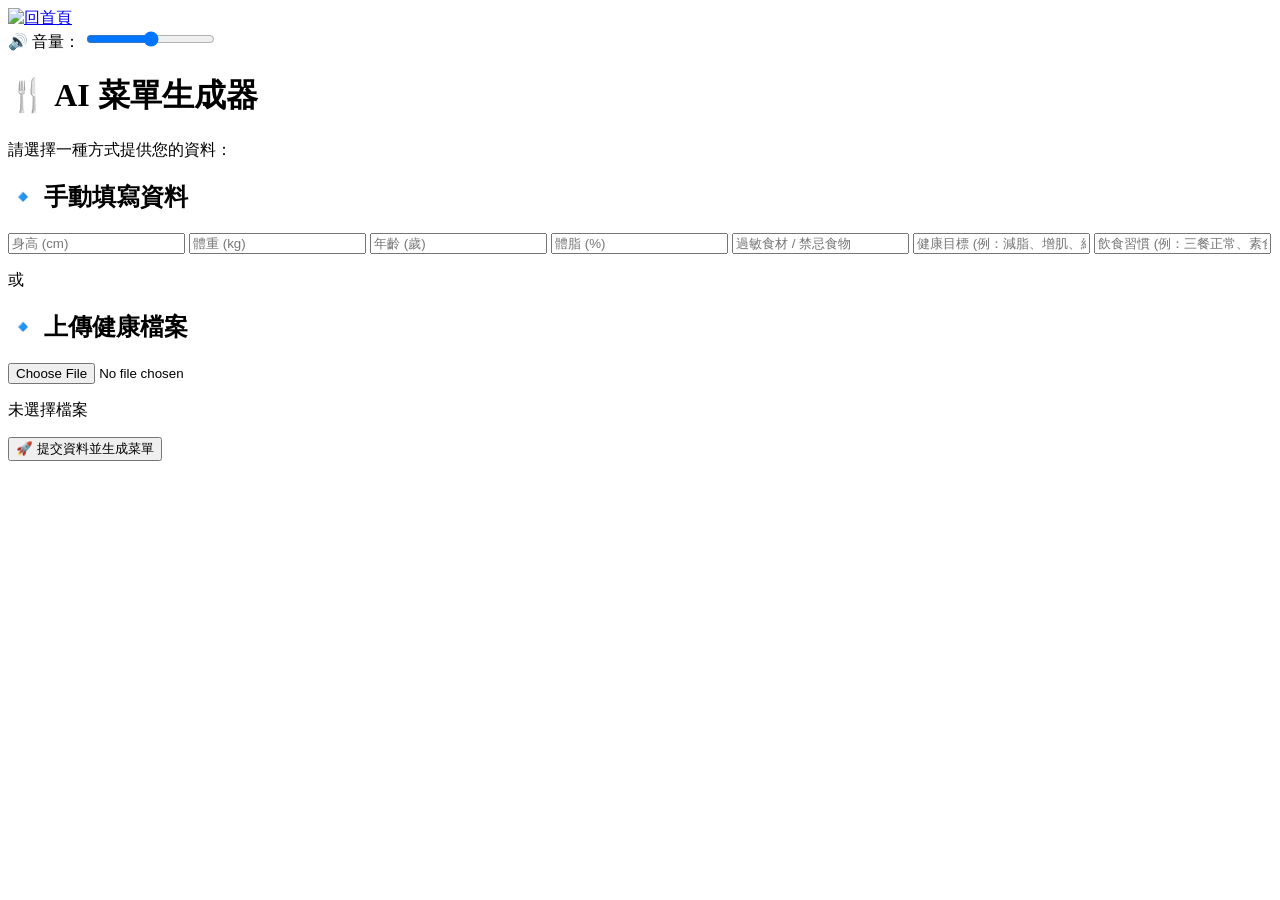
==== ai-menu.html @ 52d9ef00 "Add files via upload" ====
<!DOCTYPE html>
<html lang="zh-Hant">
<head>
  <meta charset="UTF-8">
  <meta name="viewport" content="width=device-width, initial-scale=1.0">
  <title>AI 菜單生成</title>
  <link rel="stylesheet" href="css/styles.css">
  <link rel="stylesheet" href="css/ai-menu.css">
</head>
<body>
  <!-- ✅ 左上角酪梨回首頁按鈕 -->
  <a href="index.html" class="home-button">
    <img src="images/home-avocado.jpg" alt="回首頁" class="home-icon">
    <!-- 背景音樂 -->
<audio id="backgroundMusic" src="audio/background-music.mp3" autoplay loop preload="auto"></audio>
  </a>
  <!-- ✅ 背景音樂音量控制器（獨立div） -->
  <div class="volume-control">
    🔊 音量：
    <input type="range" id="volumeSlider" min="0" max="1" step="0.01" value="0.5">
  </div>
  <!-- 🎵 隱藏的音效元件 -->
  <audio id="clickSound" src="audio/click-sound.mp3" preload="auto"></audio>
<div class="ai-menu-container">
  <h1 class="main-title">🍴 AI 菜單生成器</h1>
  <p class="subtitle">請選擇一種方式提供您的資料：</p>

  <!-- 方法一：手動填表 -->
  <div class="form-section">
    <h2>🔹 手動填寫資料</h2>
    <form id="manualForm">
      <input type="text" placeholder="身高 (cm)" name="height" required>
      <input type="text" placeholder="體重 (kg)" name="weight" required>
      <input type="text" placeholder="年齡 (歲)" name="age" required>
      <input type="text" placeholder="體脂 (%)" name="bodyfat" required>
      <input type="text" placeholder="過敏食材 / 禁忌食物" name="allergy">
      <input type="text" placeholder="健康目標 (例：減脂、增肌、維持)" name="goal" required>
      <input type="text" placeholder="飲食習慣 (例：三餐正常、素食)" name="habit" required>
    </form>
  </div>

  <p class="or-separator">或</p>

  <!-- 方法二：上傳檔案 -->
  <div class="upload-section">
    <h2>🔹 上傳健康檔案</h2>
    <input type="file" id="fileInput" accept=".png,.jpg,.jpeg,.pdf">
    <p id="fileName" class="file-name-display">未選擇檔案</p>
  </div>

  <!-- 提交按鈕 -->
  <button id="submitBtn" class="submit-button">🚀 提交資料並生成菜單</button>

  <!-- 生成中 -->
  <p id="loadingText" class="loading-text" style="display:none;">🍳 正在生成菜單中，請稍後...</p>

  <!-- 結果區 -->
  <div id="menuResult" class="menu-result"></div>

  <!-- 重新生成 -->
  <button id="regenBtn" class="regen-button" style="display:none;">🔄 重新生成</button>
</div>

<script src="js/ai-menu.js"></script>
</body>
</html>
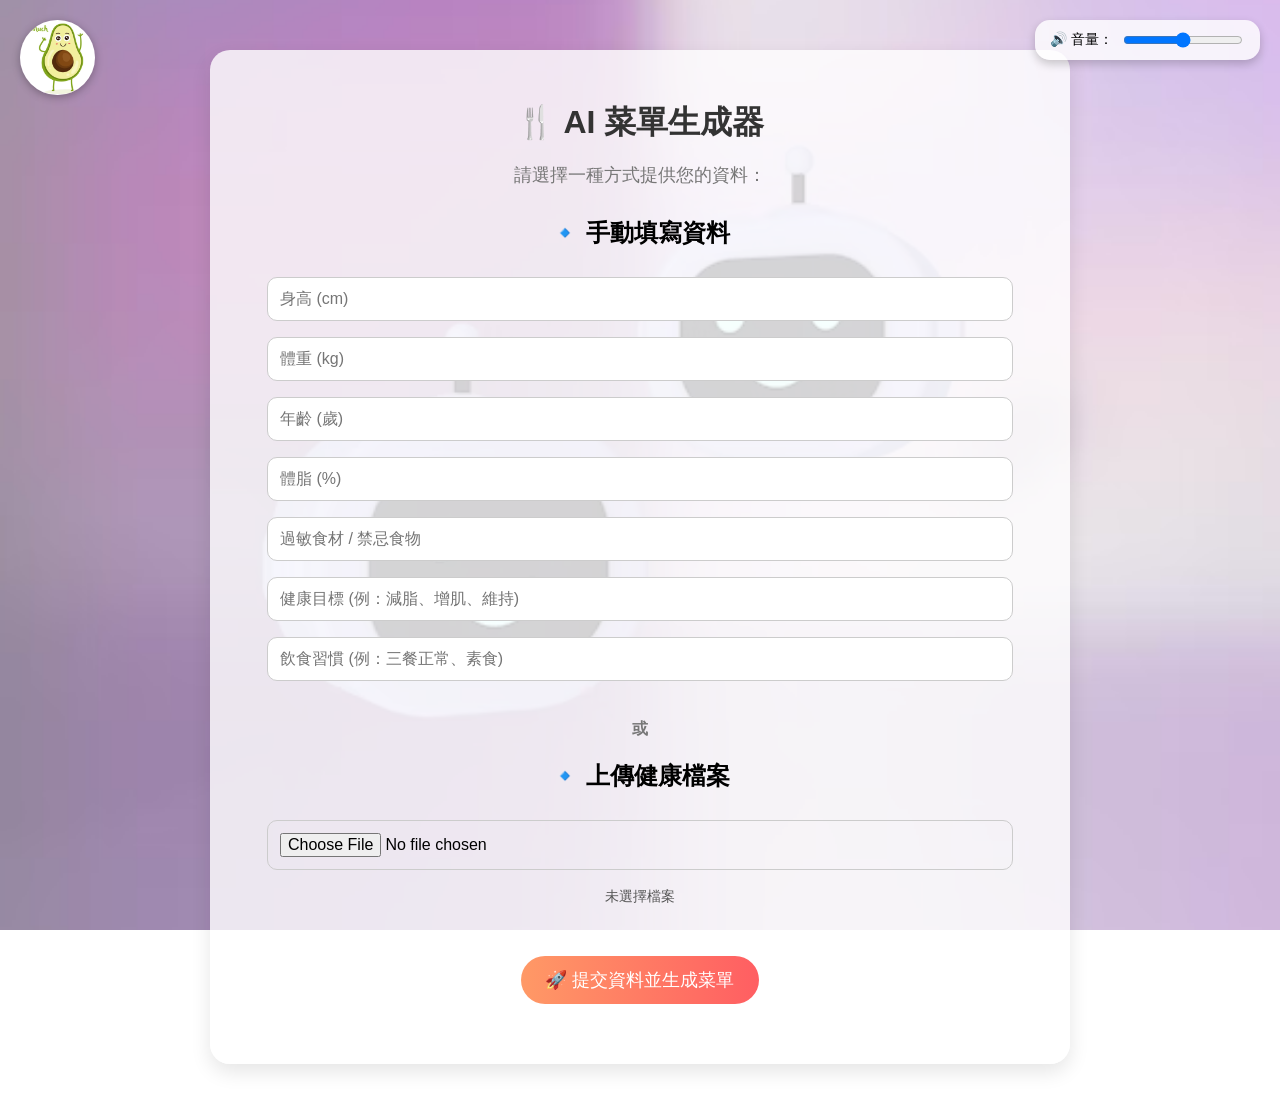
==== commit 72ca1870: "Add files via upload" ====
--- a/ai-menu.html
+++ b/ai-menu.html
@@ -9,7 +9,7 @@
 </head>
 <body>
   <!-- ✅ 左上角酪梨回首頁按鈕 -->
-  <a href="index.html" class="home-button">
+  <a href="home.html" class="home-button">
     <img src="images/home-avocado.jpg" alt="回首頁" class="home-icon">
     <!-- 背景音樂 -->
 <audio id="backgroundMusic" src="audio/background-music.mp3" autoplay loop preload="auto"></audio>
--- a/css/styles.css
+++ b/css/styles.css
@@ -0,0 +1,236 @@
+/* ===== 🌟 左上角固定回首頁按鈕 ===== */
+.home-button {
+  position: fixed;
+  top: 20px;
+  left: 20px;
+  z-index: 999; /* 確保在最上層 */
+  text-decoration: none;
+}
+
+.home-icon {
+  width: 75px;
+  height: 75px;
+  object-fit: cover;
+  border-radius: 50%; /* 圓形，超可愛 */
+  box-shadow: 0 2px 8px rgba(0, 0, 0, 0.3); /* 小陰影 */
+  transition: all 0.3s ease; /* 平滑hover效果 */
+}
+
+/* 滑鼠滑過酪梨icon，微放大特效 */
+.home-icon:hover {
+  transform: scale(1.2);
+  box-shadow: 0 4px 12px rgba(0, 0, 0, 0.4);
+}
+
+/* ===== 🌟 點擊跳跳動畫 (jump) ===== */
+@keyframes jump {
+  0% { transform: translateY(0); }
+  30% { transform: translateY(-15px); }
+  60% { transform: translateY(0); }
+  100% { transform: translateY(0); }
+}
+
+/* 點擊時跳跳特效套用到icon */
+.home-icon.jump {
+  animation: jump 0.5s ease;
+}
+/* ===== 🎵 背景音樂音量控制器樣式（左上角版） ===== */
+.volume-control {
+  position: fixed;
+  top: 20px; 
+  right: 20px;
+  background: #ffffffcc;
+  padding: 10px 15px;
+  border-radius: 15px;
+  box-shadow: 0 4px 10px rgba(0, 0, 0, 0.2);
+  font-size: 14px;
+  display: flex;
+  align-items: center;
+  gap: 8px;
+  z-index: 1000;
+}
+
+#volumeSlider {
+  width: 120px;
+}
+
+/* ===== 🌟 全域設定 ===== */
+body {
+  margin: 0;
+  padding: 0;
+  font-family: 'Noto Sans TC', 'Helvetica Neue', sans-serif;
+  background: url('../images/home-background.avif') no-repeat center center fixed;
+  background-size: cover;
+  min-height: 100vh;
+}
+
+/* ===== 🌟 外層版面容器，負責整頁置中 ===== */
+.page-container {
+  max-width: 1000px;
+  margin: 0 auto;
+  padding: 40px 20px;
+  display: flex;
+  flex-direction: column;
+  align-items: center;
+}
+
+/* ===== 🌟 今日資訊卡片（日期+天氣） ===== */
+.today-info-card {
+  background: #ffffffcc;
+  border-radius: 20px;
+  padding: 20px 30px;
+  margin-bottom: 30px;
+  width: 100%;
+  max-width: 900px;
+  text-align: center;
+  box-shadow: 0 6px 12px rgba(0,0,0,0.1);
+  font-size: 18px;
+  color: #555;
+}
+
+.today-info-card div {
+  margin: 10px 0;
+}
+
+/* ===== 🌟 首頁主卡片（分類按鈕區） ===== */
+.category-card {
+  background: #ffffffcc;
+  border-radius: 20px;
+  padding: 40px 30px;
+  width: 100%;
+  box-shadow: 0 8px 20px rgba(0, 0, 0, 0.1);
+  text-align: center;
+}
+
+/* ===== 🌟 主標題 + 副標題 ===== */
+.main-title {
+  font-size: 32px;
+  margin-bottom: 10px;
+  color: #333;
+  animation: fadeUp 1s ease forwards;
+}
+
+.subtitle {
+  font-size: 18px;
+  margin-bottom: 30px;
+  color: #777;
+  animation: fadeUp 1.5s ease forwards;
+}
+
+/* ===== 🌟 分類按鈕列 ===== */
+.category-bar {
+  display: flex;
+  flex-wrap: wrap;
+  justify-content: center;
+  gap: 15px;
+}
+
+/* 按鈕樣式 */
+.category-button {
+  padding: 12px 20px;
+  font-size: 16px;
+  font-weight: bold;
+  border: none;
+  border-radius: 30px;
+  background: linear-gradient(to right, #ff9966, #ff5e62);
+  color: white;
+  cursor: pointer;
+  transition: all 0.3s ease;
+  box-shadow: 0 4px 8px rgba(0, 0, 0, 0.15);
+}
+
+/* 按鈕 hover 特效 */
+.category-button:hover {
+  background: linear-gradient(to right, #ff5e62, #ff9966);
+  transform: translateY(-3px);
+  box-shadow: 0 8px 16px rgba(0, 0, 0, 0.2);
+}
+
+/* 手機版按鈕自動換行 */
+@media (max-width: 600px) {
+  .category-button {
+    width: 100%;
+  }
+}
+
+/* ===== 🌟 今日熱門菜單區 ===== */
+.hot-topics-card {
+  background: #ffffffcc;
+  border-radius: 20px;
+  padding: 30px;
+  margin-top: 40px;
+  width: 100%;
+  box-shadow: 0 8px 20px rgba(0, 0, 0, 0.1);
+}
+
+/* 今日熱門標題 */
+.hot-topics-title {
+  font-size: 24px;
+  margin-bottom: 20px;
+  color: #ff7f50;
+  text-align: center;
+  animation: fadeUp 2s ease forwards;
+}
+
+/* 每一個熱門小卡 */
+.hot-topic-item {
+  display: flex;
+  align-items: center;
+  margin-bottom: 20px;
+  background: #fff8f3;
+  border-radius: 15px;
+  padding: 10px;
+  cursor: pointer;
+  transition: 0.3s;
+}
+
+.hot-topic-item:hover {
+  background: #ffe6e0;
+  transform: scale(1.02);
+}
+
+/* 熱門小圖片 */
+.hot-topic-item img {
+  width: 200px;
+  height: 200px;
+  object-fit: cover;
+  border-radius: 15px;
+  margin-right: 20px;
+}
+
+/* 熱門文字內容 */
+.hot-topic-text h3 {
+  margin: 0 0 5px 0;
+  font-size: 18px;
+  color: #333;
+}
+
+.hot-topic-text p {
+  margin: 0;
+  font-size: 14px;
+  color: #777;
+}
+
+/* 響應式調整（手機版） */
+@media (max-width: 600px) {
+  .hot-topic-item {
+    flex-direction: column;
+    align-items: flex-start;
+  }
+  
+  .hot-topic-item img {
+    margin-bottom: 10px;
+  }
+}
+
+/* ===== 🌟 進場動畫 fadeUp（標題用） ===== */
+@keyframes fadeUp {
+  0% {
+    opacity: 0;
+    transform: translateY(20px);
+  }
+  100% {
+    opacity: 1;
+    transform: translateY(0);
+  }
+}
--- a/css/ai-menu.css
+++ b/css/ai-menu.css
@@ -0,0 +1,141 @@
+/* ===== 🌟 左上角固定回首頁按鈕 ===== */
+.home-button {
+  position: fixed;
+  top: 20px;
+  left: 20px;
+  z-index: 999; /* 確保在最上層 */
+  text-decoration: none;
+}
+
+.home-icon {
+  width: 75px;
+  height: 75px;
+  object-fit: cover;
+  border-radius: 50%; /* 圓形，超可愛 */
+  box-shadow: 0 2px 8px rgba(0, 0, 0, 0.3); /* 小陰影 */
+  transition: all 0.3s ease; /* 平滑hover效果 */
+}
+
+/* 滑鼠滑過酪梨icon，微放大特效 */
+.home-icon:hover {
+  transform: scale(1.2);
+  box-shadow: 0 4px 12px rgba(0, 0, 0, 0.4);
+}
+
+/* ===== 🌟 點擊跳跳動畫 (jump) ===== */
+@keyframes jump {
+  0% { transform: translateY(0); }
+  30% { transform: translateY(-15px); }
+  60% { transform: translateY(0); }
+  100% { transform: translateY(0); }
+}
+
+/* 點擊時跳跳特效套用到icon */
+.home-icon.jump {
+  animation: jump 0.5s ease;
+}
+/* ===== 🎵 背景音樂音量控制器樣式（左上角版） ===== */
+.volume-control {
+  position: fixed;
+  top: 20px; 
+  right: 20px;
+  background: #ffffffcc;
+  padding: 10px 15px;
+  border-radius: 15px;
+  box-shadow: 0 4px 10px rgba(0, 0, 0, 0.2);
+  font-size: 14px;
+  display: flex;
+  align-items: center;
+  gap: 8px;
+  z-index: 1000;
+}
+
+#volumeSlider {
+  width: 120px;
+}
+
+body {
+  margin: 0;
+  padding: 0;
+  font-family: 'Noto Sans TC', 'Helvetica Neue', sans-serif;
+  background: url('../images/ai-menu-background.avif') no-repeat center center fixed;
+  background-size: cover;
+  min-height: 100vh;
+}
+
+.ai-menu-container {
+    max-width: 800px;
+    margin: 50px auto;
+    padding: 30px;
+    background: #ffffffcc;
+    border-radius: 20px;
+    box-shadow: 0 8px 20px rgba(0, 0, 0, 0.1);
+    text-align: center;
+  }
+  
+  .form-section, .upload-section {
+    margin-bottom: 30px;
+  }
+  
+  input[type="text"], input[type="file"] {
+    width: 90%;
+    padding: 12px;
+    margin: 8px 0;
+    border: 1px solid #ccc;
+    border-radius: 10px;
+    font-size: 16px;
+  }
+  
+  .or-separator {
+    margin: 20px 0;
+    font-weight: bold;
+    color: #777;
+  }
+  
+  .submit-button, .regen-button {
+    margin-top: 20px;
+    padding: 12px 24px;
+    background: linear-gradient(to right, #ff9966, #ff5e62);
+    color: white;
+    border: none;
+    border-radius: 30px;
+    font-size: 18px;
+    cursor: pointer;
+    transition: 0.3s;
+  }
+  
+  .submit-button:hover, .regen-button:hover {
+    background: linear-gradient(to right, #ff5e62, #ff9966);
+    transform: translateY(-3px);
+  }
+  
+  .loading-text {
+    font-size: 18px;
+    margin-top: 20px;
+    color: #ff7f50;
+  }
+  
+  .menu-result {
+    margin-top: 30px;
+  }
+  
+  .day-card {
+    background: #fff8f0;
+    border-radius: 20px;
+    padding: 20px;
+    margin-bottom: 20px;
+    box-shadow: 0 4px 12px rgba(0,0,0,0.1);
+    text-align: left;
+  }
+  
+  .day-card h3 {
+    margin-top: 0;
+    color: #ff7f50;
+  }
+  
+  .file-name-display {
+    margin-top: 10px;
+    font-size: 14px;
+    color: #555;
+  }
+  
